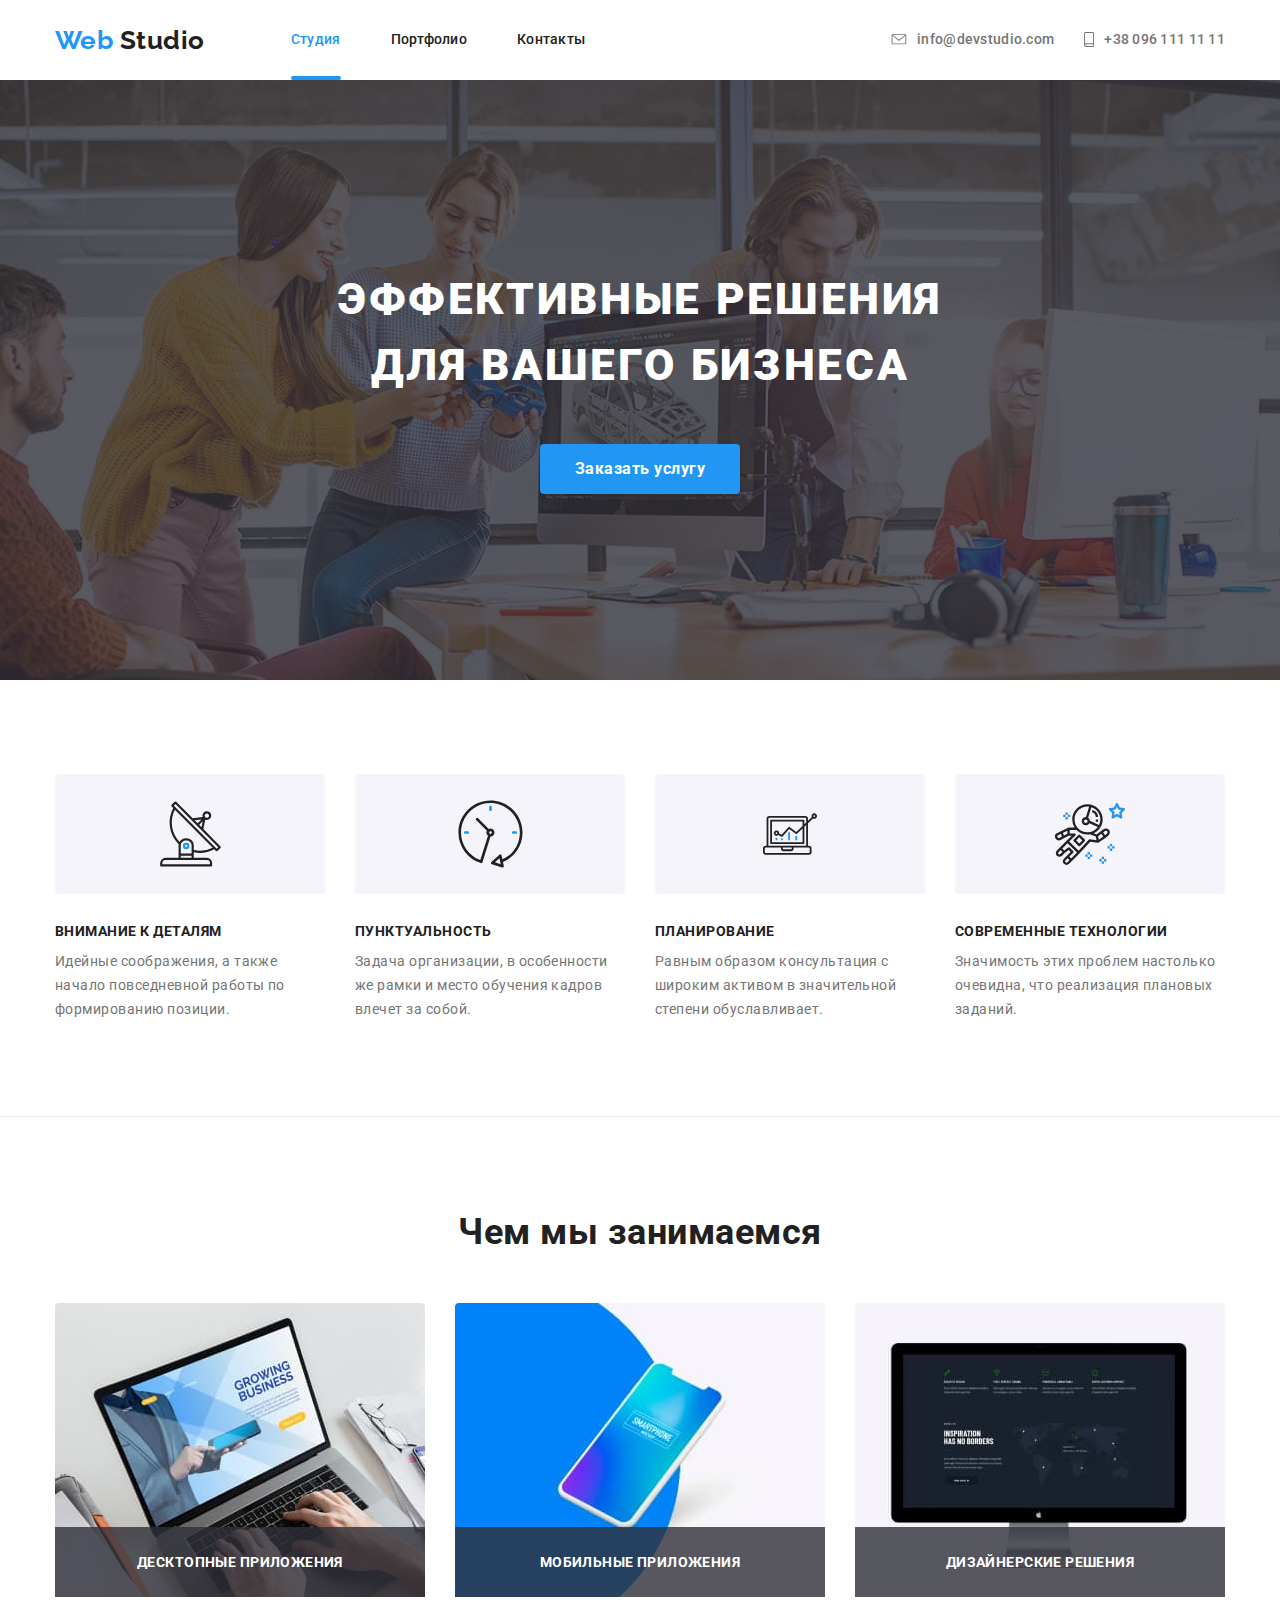
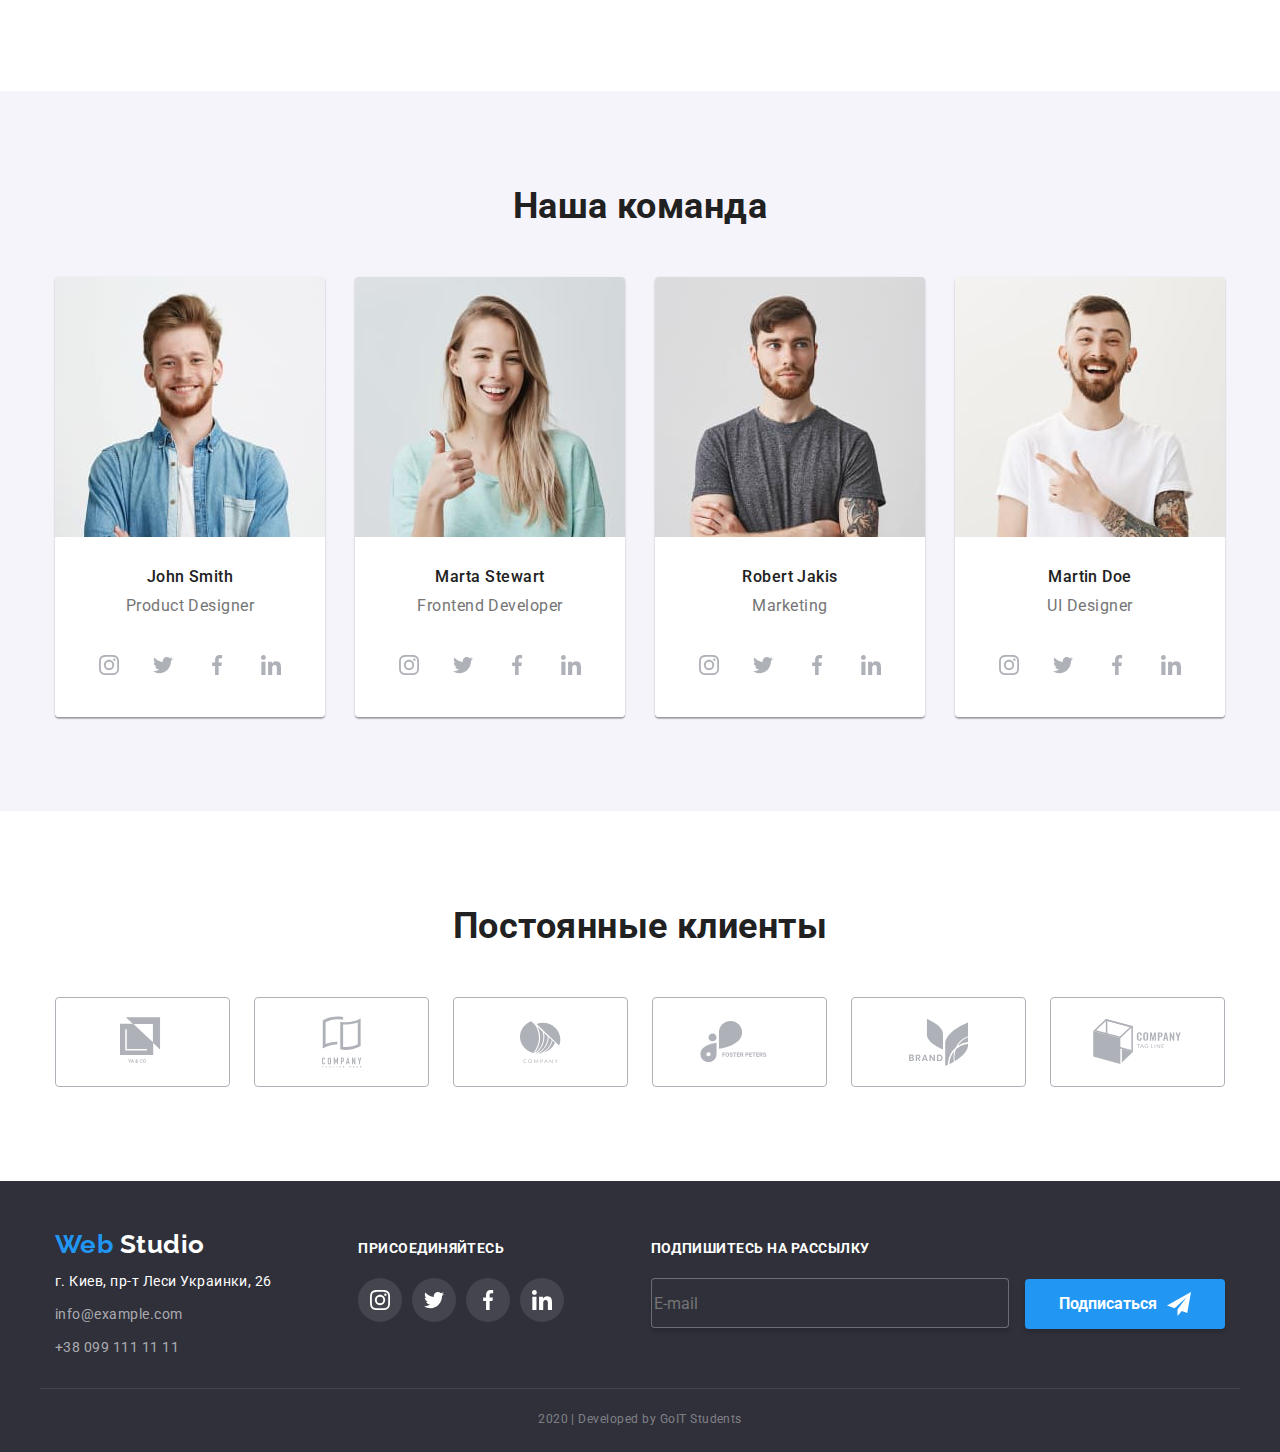
==== index.html @ f723bfe6 "Создал ДЗ-06" ====
<!DOCTYPE html>
<html lang="ru">
  <head>
    <meta charset="UTF-8" />
    <meta name="viewport" content="width=device-width, initial-scale=1.0" />
    <title>Web Studio</title>
    <link
      href="https://fonts.googleapis.com/css?family=Raleway:700|Roboto:400,500,700,900&display=swap&subset=cyrillic"
      rel="stylesheet"
    />
    <link
      rel="stylesheet"
      href="https://cdnjs.cloudflare.com/ajax/libs/modern-normalize/0.6.0/modern-normalize.min.css"
    />
    <link rel="stylesheet" href="./css/style.css" />
  </head>
  <body>
    <!-- Header -->
    <header class="pageHeader">
      <!-- Навигация -->
      <div class="pageHeader__row container">
        <nav class="mainNav">
          <a href="./index.html" class="logo link">
            <span class="logo__accent">Web</span>
            Studio
          </a>
          <ul class="mainNav__list list">
            <li class="mainNav__item">
              <a href="./index.html" class="mainNav__link mainNav__link--current link">Студия</a>
            </li>
            <li class="mainNav__item">
              <a href="./portfolio.html" class="mainNav__link link">Портфолио</a>
            </li>
            <li class="mainNav__item">
              <a href="" class="mainNav__link link">Контакты</a>
            </li>
          </ul>
        </nav>
        <ul class="authNav list">
          <li class="authNav__item">
            <a href="mailto:info@devstudio.com" class="authNav__link link">
              <svg class="authNav__icon" width="16" height="11">
                <use href="./images/sprite.svg#envelope"></use>
              </svg>
              info@devstudio.com</a
            >
          </li>
          <li class="authNav__item">
            <a href="tel:+380961111111" class="authNav__link link">
              <svg class="authNav__icon" width="10" height="15">
                <use href="./images/sprite.svg#smartphone"></use>
              </svg>
              +38 096 111 11 11</a
            >
          </li>
        </ul>
      </div>
    </header>
    <!-- Main -->
    <main>
      <!-- Секция "HERO" -->
      <section class="hero">
        <h1 class="hero__title">
          эффективные решения
          <br />
          для вашего бизнеса
        </h1>
        <a href="" class="button link">Заказать услугу</a>
      </section>
      <!-- Секция "Преимущества" -->
      <section class="section">
        <div class="container">
          <h2 class="section__title visuallyHidden">Преимущества</h2>
          <ul class="featuresList list">
            <li class="featuresList__item">
              <div class="featuresList__container">
                <svg width="65" height="70">
                  <use href="./images/sprite.svg#antenna"></use>
                </svg>
              </div>
              <h3 class="featuresList__title">Внимание к деталям</h3>
              <p class="featuresList__text">
                Идейные соображения, а также начало повседневной работы по формированию позиции.
              </p>
            </li>
            <li class="featuresList__item">
              <div class="featuresList__container">
                <svg width="67" height="70">
                  <use href="./images/sprite.svg#clock"></use>
                </svg>
              </div>
              <h3 class="featuresList__title">Пунктуальность</h3>
              <p class="featuresList__text">
                Задача организации, в особенности же рамки и место обучения кадров влечет за собой.
              </p>
            </li>
            <li class="featuresList__item">
              <div class="featuresList__container">
                <svg width="70" height="54">
                  <use href="./images/sprite.svg#diagram"></use>
                </svg>
              </div>
              <h3 class="featuresList__title">Планирование</h3>
              <p class="featuresList__text">
                Равным образом консультация с широким активом в значительной степени обуславливает.
              </p>
            </li>
            <li class="featuresList__item">
              <div class="featuresList__container">
                <svg width="70" height="70">
                  <use href="./images/sprite.svg#astronaut"></use>
                </svg>
              </div>
              <h3 class="featuresList__title">Современные технологии</h3>
              <p class="featuresList__text">
                Значимость этих проблем настолько очевидна, что реализация плановых заданий.
              </p>
            </li>
          </ul>
        </div>
      </section>
      <!-- Секция "Чем мы занимаемся" -->
      <section class="section section--border">
        <div class="container">
          <h2 class="section__title">Чем мы занимаемся</h2>
          <ul class="worksList list">
            <li class="worksList__item">
              <img
                src="./images/studio-images/what-are-we-doing/desktop-app.jpg"
                alt="Ноутбук с открытым приложением"
                class="worksList__image"
                width="370"
                height="294"
              />
              <h3 class="worksList__title">Десктопные приложения</h3>
            </li>
            <li class="worksList__item">
              <img
                src="./images/studio-images/what-are-we-doing/mobile-app.jpg"
                alt="Мобильный телефон"
                class="worksList__image"
                width="370"
                height="294"
              />
              <h3 class="worksList__title">Мобильные приложения</h3>
            </li>
            <li class="worksList__item">
              <img
                src="./images/studio-images/what-are-we-doing/design-decisions.jpg"
                alt="Монитор компьютера с красивым дизайном"
                class="worksList__image"
                width="370"
                height="294"
              />
              <h3 class="worksList__title">Дизайнерские решения</h3>
            </li>
          </ul>
        </div>
      </section>
      <!-- Секция "Наша команда" -->
      <section class="section section--grey">
        <div class="container">
          <h2 class="section__title">Наша команда</h2>
          <ul class="ourTeam list">
            <li class="ourTeam__item">
              <img
                src="./images/studio-images/our-team/John-Smith.jpg"
                alt="Фото Джона Смита"
                class="ourTeam__image"
                width="270"
                height="260"
              />
              <div class="ourTeam__meta">
                <h3 class="ourTeam__title">John Smith</h3>
                <p class="ourTeam__text">Product Designer</p>
                <ul class="socialNetwork list">
                  <li class="socialNetwork__item">
                    <a href="https://www.instagram.com/?hl=ru" class="socialNetwork__link">
                      <svg width="20" height="20">
                        <use href="./images/sprite.svg#instagram"></use>
                      </svg>
                    </a>
                  </li>
                  <li class="socialNetwork__item">
                    <a href="https://twitter.com/explore" class="socialNetwork__link">
                      <svg width="20" height="20">
                        <use href="./images/sprite.svg#twitter"></use>
                      </svg>
                    </a>
                  </li>
                  <li class="socialNetwork__item">
                    <a href="https://uk-ua.facebook.com/" class="socialNetwork__link">
                      <svg width="20" height="20">
                        <use href="./images/sprite.svg#facebook"></use>
                      </svg>
                    </a>
                  </li>
                  <li class="socialNetwork__item">
                    <a href="https://www.linkedin.com/" class="socialNetwork__link">
                      <svg width="20" height="20">
                        <use href="./images/sprite.svg#linkedin"></use>
                      </svg>
                    </a>
                  </li>
                </ul>
              </div>
            </li>
            <li class="ourTeam__item">
              <img
                src="./images/studio-images/our-team/Marta-Stewart.jpg"
                alt="Фото Марты Стюарт"
                class="ourTeam__image"
                width="270"
                height="260"
              />
              <div class="ourTeam__meta">
                <h3 class="ourTeam__title">Marta Stewart</h3>
                <p class="ourTeam__text">Frontend Developer</p>
                <ul class="socialNetwork list">
                  <li class="socialNetwork__item">
                    <a href="https://www.instagram.com/?hl=ru" class="socialNetwork__link">
                      <svg width="20" height="20">
                        <use href="./images/sprite.svg#instagram"></use>
                      </svg>
                    </a>
                  </li>
                  <li class="socialNetwork__item">
                    <a href="https://twitter.com/explore" class="socialNetwork__link">
                      <svg width="20" height="20">
                        <use href="./images/sprite.svg#twitter"></use>
                      </svg>
                    </a>
                  </li>
                  <li class="socialNetwork__item">
                    <a href="https://uk-ua.facebook.com/" class="socialNetwork__link">
                      <svg width="20" height="20">
                        <use href="./images/sprite.svg#facebook"></use>
                      </svg>
                    </a>
                  </li>
                  <li class="socialNetwork__item">
                    <a href="https://www.linkedin.com/" class="socialNetwork__link">
                      <svg width="20" height="20">
                        <use href="./images/sprite.svg#linkedin"></use>
                      </svg>
                    </a>
                  </li>
                </ul>
              </div>
            </li>
            <li class="ourTeam__item">
              <img
                src="./images/studio-images/our-team/Robert-Jakis.jpg"
                alt="Фото Роберта Якиса"
                class="ourTeam__image"
                width="270"
                height="260"
              />
              <div class="ourTeam__meta">
                <h3 class="ourTeam__title">Robert Jakis</h3>
                <p class="ourTeam__text">Marketing</p>
                <ul class="socialNetwork list">
                  <li class="socialNetwork__item">
                    <a href="https://www.instagram.com/?hl=ru" class="socialNetwork__link">
                      <svg width="20" height="20">
                        <use href="./images/sprite.svg#instagram"></use>
                      </svg>
                    </a>
                  </li>
                  <li class="socialNetwork__item">
                    <a href="https://twitter.com/explore" class="socialNetwork__link">
                      <svg width="20" height="20">
                        <use href="./images/sprite.svg#twitter"></use>
                      </svg>
                    </a>
                  </li>
                  <li class="socialNetwork__item">
                    <a href="https://uk-ua.facebook.com/" class="socialNetwork__link">
                      <svg width="20" height="20">
                        <use href="./images/sprite.svg#facebook"></use>
                      </svg>
                    </a>
                  </li>
                  <li class="socialNetwork__item">
                    <a href="https://www.linkedin.com/" class="socialNetwork__link">
                      <svg width="20" height="20">
                        <use href="./images/sprite.svg#linkedin"></use>
                      </svg>
                    </a>
                  </li>
                </ul>
              </div>
            </li>
            <li class="ourTeam__item">
              <img
                src="./images/studio-images/our-team/Martin-Doe.jpg"
                alt="Фото Мартина Доя"
                class="ourTeam__image"
                width="270"
                height="260"
              />
              <div class="ourTeam__meta">
                <h3 class="ourTeam__title">Martin Doe</h3>
                <p class="ourTeam__text">UI Designer</p>
                <ul class="socialNetwork list">
                  <li class="socialNetwork__item">
                    <a href="https://www.instagram.com/?hl=ru" class="socialNetwork__link">
                      <svg width="20" height="20">
                        <use href="./images/sprite.svg#instagram"></use>
                      </svg>
                    </a>
                  </li>
                  <li class="socialNetwork__item">
                    <a href="https://twitter.com/explore" class="socialNetwork__link">
                      <svg width="20" height="20">
                        <use href="./images/sprite.svg#twitter"></use>
                      </svg>
                    </a>
                  </li>
                  <li class="socialNetwork__item">
                    <a href="https://uk-ua.facebook.com/" class="socialNetwork__link">
                      <svg width="20" height="20">
                        <use href="./images/sprite.svg#facebook"></use>
                      </svg>
                    </a>
                  </li>
                  <li class="socialNetwork__item">
                    <a href="https://www.linkedin.com/" class="socialNetwork__link">
                      <svg width="20" height="20">
                        <use href="./images/sprite.svg#linkedin"></use>
                      </svg>
                    </a>
                  </li>
                </ul>
              </div>
            </li>
          </ul>
        </div>
      </section>
      <!-- Секция "Постоянные клиенты" -->
      <section class="section">
        <div class="container">
          <h2 class="section__title">Постоянные клиенты</h2>
          <ul class="regularCustomersList list">
            <li class="regularCustomersList__item">
              <a href="" class="regularCustomersList__link">
                <svg width="44.27" height="49.23" class="regularCustomersList__icon">
                  <use href="./images/sprite.svg#client1"></use>
                </svg>
              </a>
            </li>
            <li class="regularCustomersList__item">
              <a href="" class="regularCustomersList__link">
                <svg width="40" height="52" class="regularCustomersList__icon">
                  <use href="./images/sprite.svg#client2"></use>
                </svg>
              </a>
            </li>
            <li class="regularCustomersList__item">
              <a href="" class="regularCustomersList__link">
                <svg width="41" height="42.6" class="regularCustomersList__icon">
                  <use href="./images/sprite.svg#client3"></use>
                </svg>
              </a>
            </li>
            <li class="regularCustomersList__item">
              <a href="" class="regularCustomersList__link">
                <svg width="79.66" height="42.02" class="regularCustomersList__icon">
                  <use href="./images/sprite.svg#client4"></use>
                </svg>
              </a>
            </li>
            <li class="regularCustomersList_item">
              <a href="" class="regularCustomersList__link">
                <svg width="59" height="47" class="regularCustomersList__icon">
                  <use href="./images/sprite.svg#client5"></use>
                </svg>
              </a>
            </li>
            <li class="regularCustomersList__item">
              <a href="" class="regularCustomersList__link">
                <svg width="88.48" height="45.44" class="regularCustomersList__icon">
                  <use href="./images/sprite.svg#client6"></use>
                </svg>
              </a>
            </li>
          </ul>
        </div>
      </section>
    </main>
    <!-- Footer -->
    <footer class="pageFooter">
      <div class="pageFooter__container">
        <div>
          <a href="./index.html" class="logo logo--inverce link">
            <span class="logo__accent">Web</span>
            Studio
          </a>
          <address class="address">
            <span class="address__whiteAccent">г. Киев, пр-т Леси Украинки, 26</span>

            <span class="address__greyAccent">info@example.com</span>

            <span class="address__greyAccent">+38 099 111 11 11</span>
          </address>
        </div>
        <div>
          <b class="whiteAccent">Присоединяйтесь</b>
          <ul class="socialNetwork list">
            <li class="socialNetwork__item">
              <a href="https://www.instagram.com/?hl=ru" class="socialNetwork__link socialNetwork__link--changeColor">
                <svg width="20" height="20">
                  <use href="./images/sprite.svg#instagram"></use>
                </svg>
              </a>
            </li>
            <li class="socialNetwork__item">
              <a href="https://twitter.com/explore" class="socialNetwork__link socialNetwork__link--changeColor">
                <svg width="20" height="20">
                  <use href="./images/sprite.svg#twitter"></use>
                </svg>
              </a>
            </li>
            <li class="socialNetwork__item">
              <a href="https://uk-ua.facebook.com/" class="socialNetwork__link socialNetwork__link--changeColor">
                <svg width="20" height="20">
                  <use href="./images/sprite.svg#facebook"></use>
                </svg>
              </a>
            </li>
            <li class="socialNetwork__item">
              <a href="https://www.linkedin.com/" class="socialNetwork__link socialNetwork__link--changeColor">
                <svg width="20" height="20">
                  <use href="./images/sprite.svg#linkedin"></use>
                </svg>
              </a>
            </li>
          </ul>
        </div>
        <div>
          <form class="form">
            <label>
              <span class="form__title whiteAccent">Подпишитесь на рассылку</span>
              <input type="email" name="email" class="form__input" placeholder="E-mail" required />
            </label>
            <button type="submit" class="button">
              Подписаться
              <svg width="24" height="24" class="button__icon">
                <use href="./images/sprite.svg#icon-send"></use>
              </svg>
            </button>
          </form>
        </div>
      </div>
      <p class="copyright">2020 | Developed by GoIT Students</p>
    </footer>
  </body>
</html>
---- css/style.css ----
:root {
  --primary-text-color: #212121;
  --secondary-text-color: #757575;
  --white-text-color: #fff;
  --acсent-color: #2196f3;
  --footer-accent: rgba(255, 255, 255, 0.6);
  --iconAndBorder-color: #afb1b8;
  --primary-background-color: #fff;
  --secondary-background-color: #f5f4fa;
  --footer-background-color: #2f303a;
  --primary-font: 'Roboto', sans-serif;
  --secondary-font: 'Raleway', sans-serif;
  --cubic: cubic-bezier(0.4, 0, 0.2, 1);
}

body {
  font-family: var(--primary-font);
  color: var(--primary-text-color);
  letter-spacing: 0.03em;
  background-color: var(--primary-background-color);
}

img {
  display: block;
  max-width: 100%;
  height: auto;
}

/* Утилиты */
.container {
  width: 1200px;
  padding-left: 15px;
  padding-right: 15px;
  margin-left: auto;
  margin-right: auto;
}

.list {
  list-style: none;
  margin: 0;
  padding: 0;
}

.link {
  text-decoration: none;
}

.section {
  padding-top: 94px;
  padding-bottom: 94px;
}

.button {
  display: inline-flex;
  justify-content: center;
  align-items: center;
  padding: 10px 32px;
  border-radius: 4px;
  min-width: 200px;
  border: transparent;

  color: var(--white-text-color);
  background-color: var(--acсent-color);
  font-weight: 700;
  font-size: 16px;
  line-height: 1.88;

  box-shadow: 0px 4px 4px rgba(0, 0, 0, 0.15);
}

.visuallyHidden {
  position: absolute;
  width: 1px;
  height: 1px;
  margin: -1px;
  border: 0;
  padding: 0;
  clip: rect(0 0 0 0);
  overflow: hidden;
}

/* Оформление секции */
.section--border {
  border-top: 1px solid #ececec;
}

/* Стили логотипа  */
.logo {
  display: block;

  font-family: var(--secondary-font);
  color: inherit;
  font-weight: 700;
  font-size: 26px;
  line-height: 1.19;
}

.logo__accent {
  color: var(--acсent-color);
}

.logo--inverce {
  color: var(--white-text-color);
  margin-bottom: 10px;
}

/* Header */
.pageHeader__row {
  display: flex;
  align-items: center;
}

/* Навигация сайта */
.mainNav {
  display: flex;
  align-items: center;
}

.mainNav__list {
  display: flex;
  margin-left: 86px;
}

.mainNav__item {
  position: relative;
}

.mainNav__item:not(:last-child) {
  margin-right: 50px;
}

.mainNav__link {
  display: block;
  padding-top: 32px;
  padding-bottom: 32px;

  color: inherit;
  font-weight: 500;
  font-size: 14px;
  line-height: 1.14;
  letter-spacing: 0.02em;
  transition: color 250ms var(--cubic);
}

.mainNav__link:hover,
.mainNav__link:focus {
  color: var(--acсent-color);
}

.mainNav__link--current {
  color: var(--acсent-color);
}

.mainNav__link--current::after {
  position: absolute;
  left: 0;
  bottom: 0;
  content: '';
  display: block;
  width: 100%;
  height: 4px;
  border-radius: 2px;
  background-color: var(--acсent-color);
}
/* Auth nav */
.authNav {
  display: flex;
  margin-left: auto;
}

.authNav__item {
  display: inline-flex;
  align-items: center;
}

.authNav__link {
  display: inline-flex;
  align-items: center;
  padding-top: 32px;
  padding-bottom: 32px;

  color: var(--secondary-text-color);
  font-weight: 500;
  font-size: 14px;
  line-height: 1.14;
  letter-spacing: 0.02em;
  transition: color 250ms var(--cubic);
}

.authNav__link:hover,
.authNav__link:focus {
  color: var(--acсent-color);
}

.authNav__item:not(:last-child) {
  margin-right: 30px;
}

.authNav__icon {
  margin-right: 10px;
  fill: currentColor;
}

/* Секция Hero */
.hero {
  display: flex;
  flex-direction: column;
  justify-content: center;
  align-items: center;
  max-width: 1600px;
  height: 600px;
  margin-left: auto;
  margin-right: auto;

  background-color: var(--secondary-text-color);
  background-image: linear-gradient(rgba(47, 48, 58, 0.8), rgba(47, 48, 58, 0.8)),
    url('../images/studio-images/studio-bg/header-img.jpg');
  background-repeat: no-repeat;
  background-size: cover;
  background-position: center;
}

.button:hover,
.button:focus {
  transform: scale(1.1);
}

.hero__title {
  margin-top: 0;
  margin-bottom: 46px;

  color: var(--white-text-color);
  font-weight: 900;
  font-size: 44px;
  line-height: 1.5;
  text-align: center;
  letter-spacing: 0.06em;
  text-transform: uppercase;
}

/* Заголовки секций */
.section__title {
  margin-top: 0;
  margin-bottom: 50px;

  font-weight: 700;
  font-size: 36px;
  line-height: 1.17;
  text-align: center;
}

/* Секция "Преимущества" */
.featuresList {
  display: flex;
}

.featuresList__item {
  width: calc((100% - 90px) / 4);
}

.featuresList__container {
  display: flex;
  justify-content: center;
  align-items: center;
  margin-bottom: 30px;
  width: 270px;
  height: 120px;
  border-radius: 4px;

  background-color: var(--secondary-background-color);
}

.featuresList__item:not(:nth-child(4n)) {
  margin-right: 30px;
}

.featuresList__title {
  margin-top: 0px;
  margin-bottom: 10px;

  font-weight: 700;
  font-size: 14px;
  line-height: 1.14;
  text-transform: uppercase;
}

.featuresList__text {
  margin: 0;

  font-size: 14px;
  line-height: 1.71;
  color: var(--secondary-text-color);
}

/* Секция "Чем мы занимаемся" */
.worksList {
  display: flex;
}

.worksList__item {
  width: calc((100% - 60px) / 3);
  position: relative;
}

.worksList__item:not(:nth-child(3n)) {
  margin-right: 30px;
}

.worksList__image {
  border-top-left-radius: 4px;
  border-top-right-radius: 4px;
  overflow: hidden;
}

.worksList__title {
  position: absolute;
  left: 0;
  bottom: 0;
  width: 100%;
  margin-top: 0;
  margin-bottom: 0;
  padding-top: 27px;
  padding-bottom: 27px;

  font-weight: bold;
  font-size: 14px;
  line-height: 16px;
  text-align: center;
  letter-spacing: 0.03em;
  text-transform: uppercase;
  color: var(--white-text-color);
  background-color: rgba(47, 48, 58, 0.8);
}

/* Секция "Наша команда"  */
.ourTeam {
  display: flex;
}

.section--grey {
  background-color: var(--secondary-background-color);
}

.ourTeam__item {
  width: calc((100% - 90px) / 4);
  box-shadow: 0px 2px 1px rgba(0, 0, 0, 0.2), 0px 1px 1px rgba(0, 0, 0, 0.14), 0px 1px 3px rgba(0, 0, 0, 0.12);

  border-radius: 4px;
  overflow: hidden;
}

.ourTeam__item:not(:nth-child(4n)) {
  margin-right: 30px;
}

.ourTeam__meta {
  padding-top: 30px;
  padding-right: 32px;
  padding-bottom: 30px;
  padding-left: 32px;

  background-color: var(--white-text-color);
}

.ourTeam__title {
  margin-top: 0px;
  margin-bottom: 10px;

  font-weight: 500;
  font-size: 16px;
  line-height: 1.19;
  text-align: center;
}

.ourTeam__text {
  margin-top: 0;
  margin-bottom: 28px;

  font-size: 16px;
  line-height: 1.19;
  text-align: center;
  color: var(--secondary-text-color);
}

.socialNetwork {
  display: inline-flex;
  justify-content: center;
  align-items: center;
}

.socialNetwork__item:not(:last-child) {
  margin-right: 10px;
}

.socialNetwork__link {
  display: inline-flex;
  justify-content: center;
  align-items: center;
  width: 44px;
  height: 44px;
  border-radius: 50%;
  fill: var(--iconAndBorder-color);
  transition: background-color 250ms var(--cubic), fill 250ms var(--cubic);
}

.socialNetwork__link:hover,
.socialNetwork__link:focus {
  background-color: var(--acсent-color);
  fill: var(--white-text-color);
}

.socialNetwork__link--changeColor {
  fill: var(--white-text-color);
  background: rgba(255, 255, 255, 0.1);
}

/* Секция Наши клиенты */
.regularCustomersList {
  display: flex;
  justify-content: space-between;
}

.regularCustomersList__link {
  display: flex;
  justify-content: center;
  align-items: center;
  width: 175px;
  height: 90px;

  fill: var(--iconAndBorder-color);
  border: 1px solid var(--iconAndBorder-color);
  border-radius: 4px;
  transition: border 250ms var(--cubic), fill 250ms var(--cubic);
}

.regularCustomersList__link:hover,
.regularCustomersList__link:focus {
  border-color: var(--acсent-color);
  fill: var(--acсent-color);
}

/* Footer */
.pageFooter {
  background-color: var(--footer-background-color);
}

.pageFooter__container {
  display: flex;
  justify-content: space-between;
  align-items: baseline;
  width: 1200px;
  padding-left: 15px;
  padding-right: 15px;
  padding-top: 48px;
  padding-bottom: 28px;
  margin-left: auto;
  margin-right: auto;
  border-bottom: 1px solid rgba(255, 255, 255, 0.1);
}

.address {
  font-size: 14px;
  line-height: 1.71;
  font-style: normal;
  color: var(--white-text-color);
}

.address__whiteAccent {
  display: block;
  margin-bottom: 9px;
}

.address__greyAccent {
  display: block;
  color: var(--footer-accent);
}

.address__greyAccent:not(:last-child) {
  margin-bottom: 9px;
}

.whiteAccent {
  display: block;
  margin-bottom: 21px;

  font-weight: 700;
  font-size: 14px;
  line-height: 1.14;
  text-transform: uppercase;
  color: var(--white-text-color);
}

.form__input {
  margin-right: 12px;
  width: 358px;
  height: 50px;

  background-color: var(--footer-background-color);
  border: 1px solid rgba(255, 255, 255, 0.3);
  box-shadow: 0px 4px 4px rgba(0, 0, 0, 0.15);
  border-radius: 4px;
}

.button__icon {
  margin-left: 10px;
}

.copyright {
  margin-top: 0;
  margin-bottom: 0;
  padding-top: 18px;
  padding-bottom: 21px;

  font-size: 12px;
  line-height: 2;
  text-align: center;
  color: rgba(255, 255, 255, 0.4);
}

/* Оформление страницы Portfolio */

/* Оформление фильтра */
.pageHeader--portfolioBorder {
  border-bottom: 1px solid #ececec;
}

.filter {
  display: flex;
  justify-content: center;
  margin-bottom: 50px;
}

.filter__item:not(:last-child) {
  margin-right: 8px;
}

.filter__button {
  padding-top: 6px;
  padding-right: 22px;
  padding-bottom: 6px;
  padding-left: 22px;
  border-radius: 4px;
  border: transparent;

  background-color: var(--secondary-background-color);
  font-weight: 500;
  font-size: 16px;
  line-height: 1.63;
  text-align: center;
  letter-spacing: 0.03em;
  color: inherit;
  box-shadow: none;
  transition: background-color 250ms var(--cubic), color 250ms var(--cubic), box-shadow 250ms var(--cubic);
}

.filter__button:hover,
.filter__button:focus {
  color: var(--white-text-color);
  background-color: var(--acсent-color);
  cursor: pointer;
  box-shadow: 0px 2px 2px rgba(0, 0, 0, 0.12), 0px 1px 2px rgba(0, 0, 0, 0.08), 0px 3px 1px rgba(0, 0, 0, 0.1);
}

/* Галерея карт */
.cardSet {
  display: flex;
  flex-wrap: wrap;
}
.cardSet__item {
  width: calc((100% - 60px) / 3);
  border-radius: 5px;
  overflow: hidden;
  transition: box-shadow 250ms var(--cubic);
}

.cardSet__item:not(:nth-child(3n)) {
  margin-right: 30px;
}

.cardSet__item:not(:nth-last-child(-n + 3)) {
  margin-bottom: 30px;
}

.cardSet__item:hover,
.cardSet__item:focus {
  box-shadow: 1px 4px 6px rgba(0, 0, 0, 0.16), 0px 4px 4px rgba(0, 0, 0, 0.06), 0px 1px 1px rgba(0, 0, 0, 0.12);
}

.card__link {
  display: block;
}

.card__thumb {
  position: relative;
  overflow: hidden;
}

.card__overlay {
  position: absolute;
  top: 0;
  left: 0;
  width: 100%;
  height: 100%;
  padding-top: 63px;
  padding-right: 24px;
  padding-bottom: 63px;
  padding-left: 24px;

  background-color: rgba(33, 150, 243, 0.9);
  transform: translateY(100%);
  opacity: 0;
  transition: transform 250ms var(--cubic), opacity 250ms var(--cubic);
}

.card__link:hover .card__overlay,
.card__link:focus .card__overlay {
  transform: translateY(0);
  opacity: 1;
}

.card__overlayText {
  margin: 0;
  font-size: 18px;
  line-height: 1.6;
  color: var(--white-text-color);
}

.card__meta {
  padding-top: 20px;
  padding-right: 24px;
  padding-bottom: 20px;
  padding-left: 24px;

  border-right: 1px solid #eeeeee;
  border-bottom: 1px solid #eeeeee;
  border-left: 1px solid #eeeeee;
  border-bottom-right-radius: 5px;
  border-bottom-left-radius: 5px;
}

.card__title {
  margin-top: 0;
  margin-bottom: 4px;

  font-weight: 700;
  font-size: 18px;
  line-height: 2;
  letter-spacing: 0.06em;
  color: var(--primary-text-color);
}

.card__text {
  margin-top: 0;
  margin-bottom: 0;

  font-size: 16px;
  line-height: 1.88;
  color: var(--secondary-text-color);
}
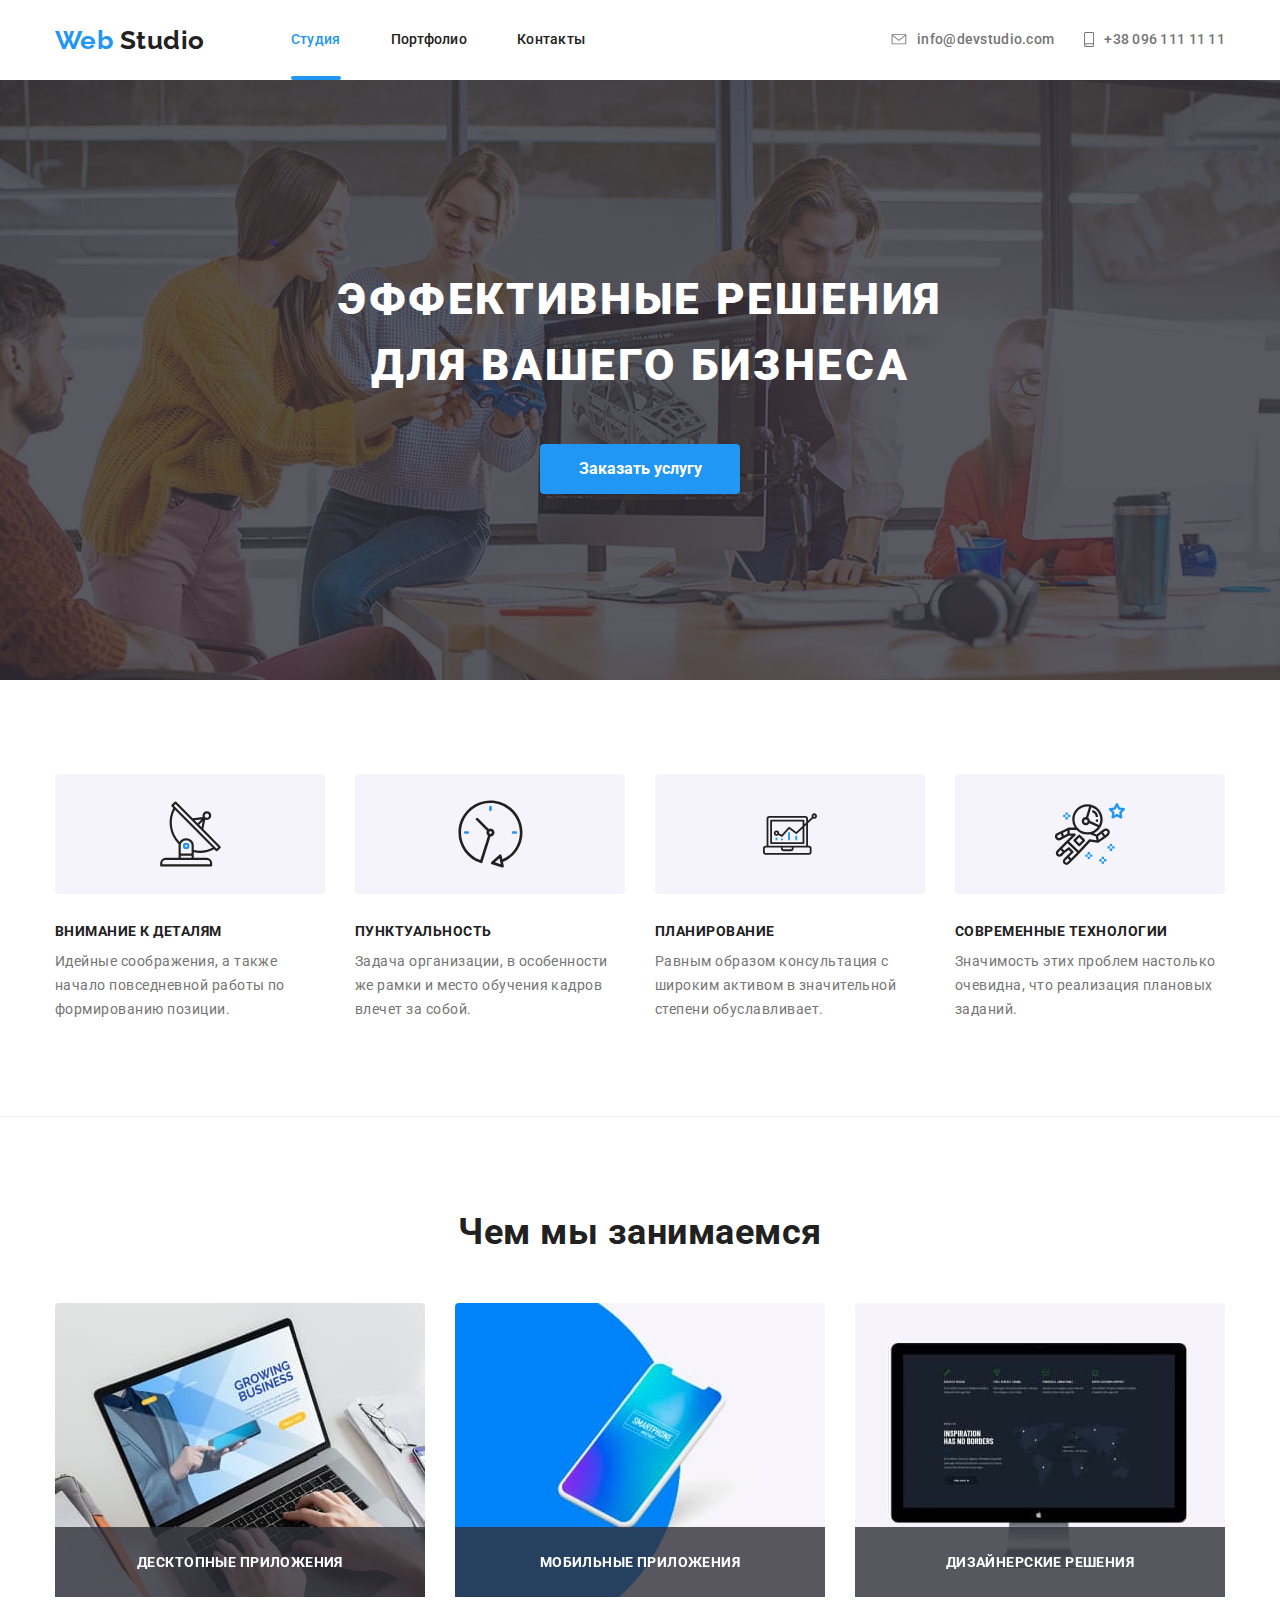
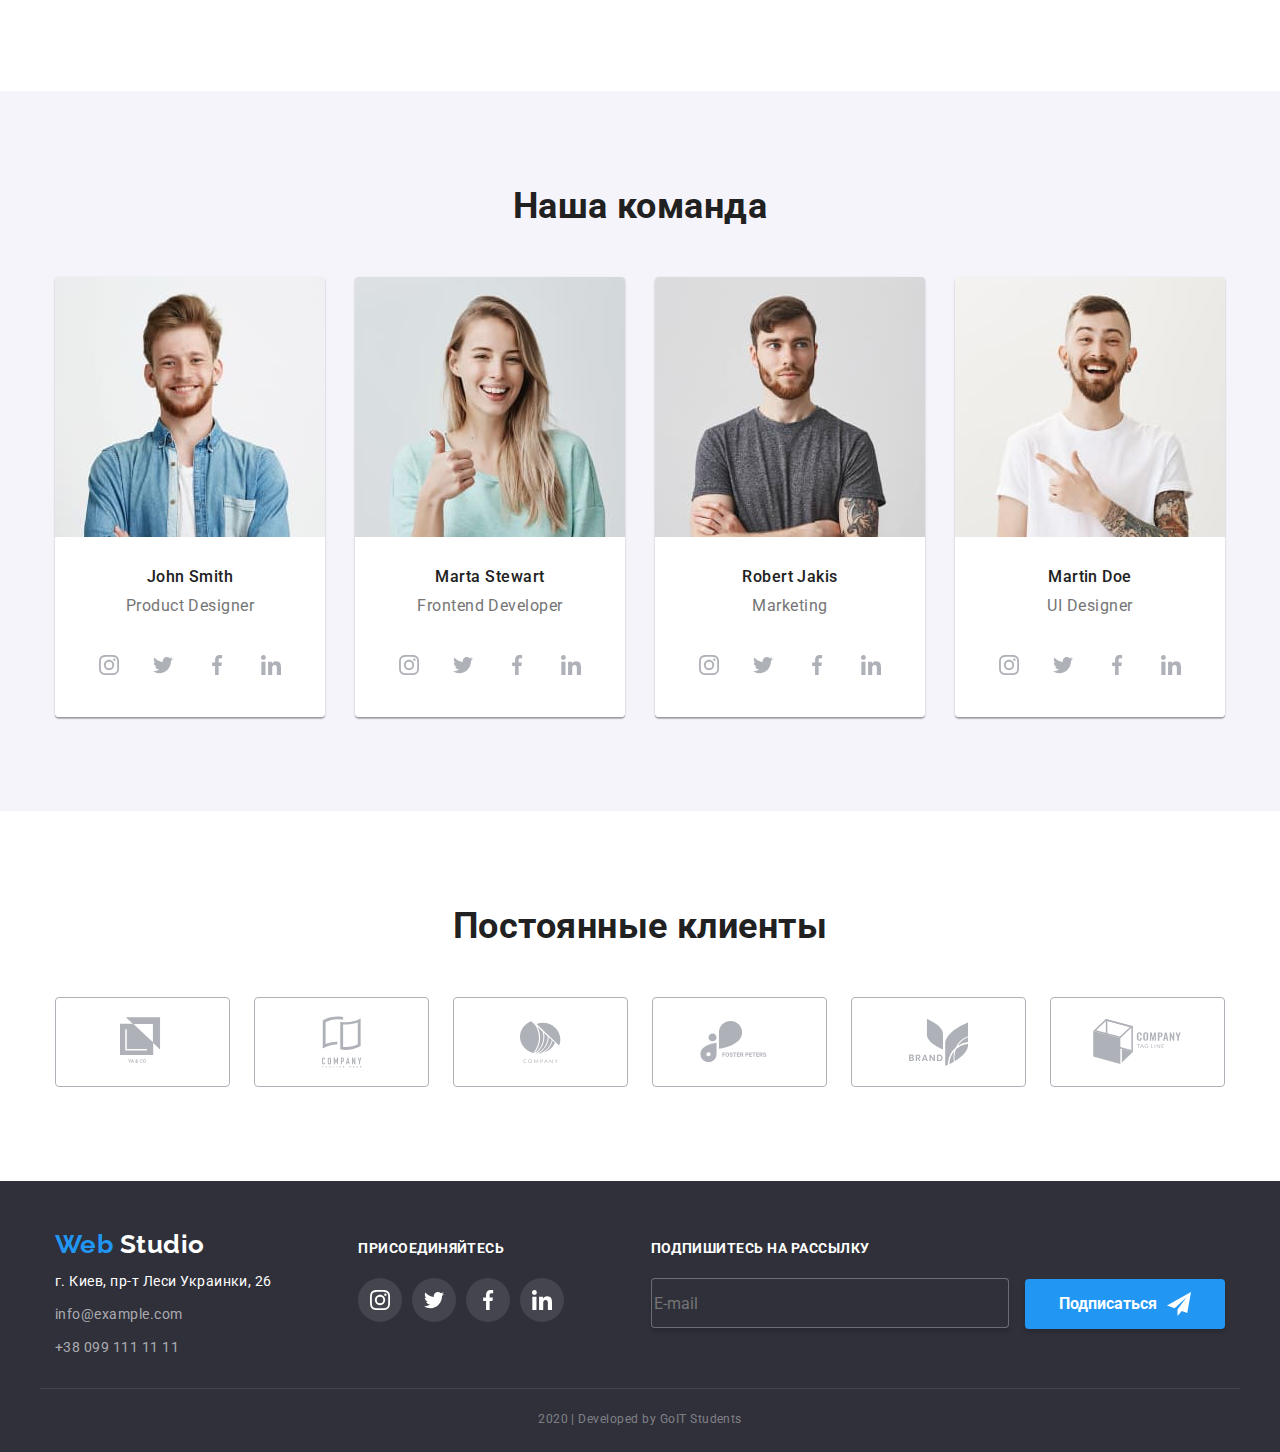
==== commit 7f4cf508: "Сверстал модальное окно" ====
--- a/index.html
+++ b/index.html
@@ -65,7 +65,13 @@
           <br />
           для вашего бизнеса
         </h1>
-        <a href="" class="button link">Заказать услугу</a>
+        <button type="button" class="button" data-modal-open>Заказать услугу</button>
+        <div class="backDrop backDrop--hidden" data-modal>
+          <div class="modal">
+            <form action=""></form>
+            <button type="button" data-modal-close>Закрыть</button>
+          </div>
+        </div>
       </section>
       <!-- Секция "Преимущества" -->
       <section class="section">
@@ -454,5 +460,6 @@
       </div>
       <p class="copyright">2020 | Developed by GoIT Students</p>
     </footer>
+    <script src="./js/modal.js"></script>
   </body>
 </html>
--- a/css/style.css
+++ b/css/style.css
@@ -238,6 +238,37 @@
   text-transform: uppercase;
 }
 
+/* Оформление модального окна */
+.backDrop {
+  position: fixed;
+  top: 0;
+  left: 0;
+
+  width: 100%;
+  height: 100%;
+
+  background-color: rgba(0, 0, 0, 0.2);
+}
+
+.backDrop--hidden {
+  opacity: 0;
+  pointer-events: none;
+}
+
+.modal {
+  position: absolute;
+  top: 50%;
+  left: 50%;
+  transform: translate(-50%, -50%);
+
+  min-width: 528px;
+  min-height: 581px;
+
+  background-color: var(--primary-background-color);
+  box-shadow: 0px 2px 1px rgba(0, 0, 0, 0.2), 0px 1px 1px rgba(0, 0, 0, 0.14), 0px 1px 3px rgba(0, 0, 0, 0.12);
+  border-radius: 4px;
+}
+
 /* Заголовки секций */
 .section__title {
   margin-top: 0;
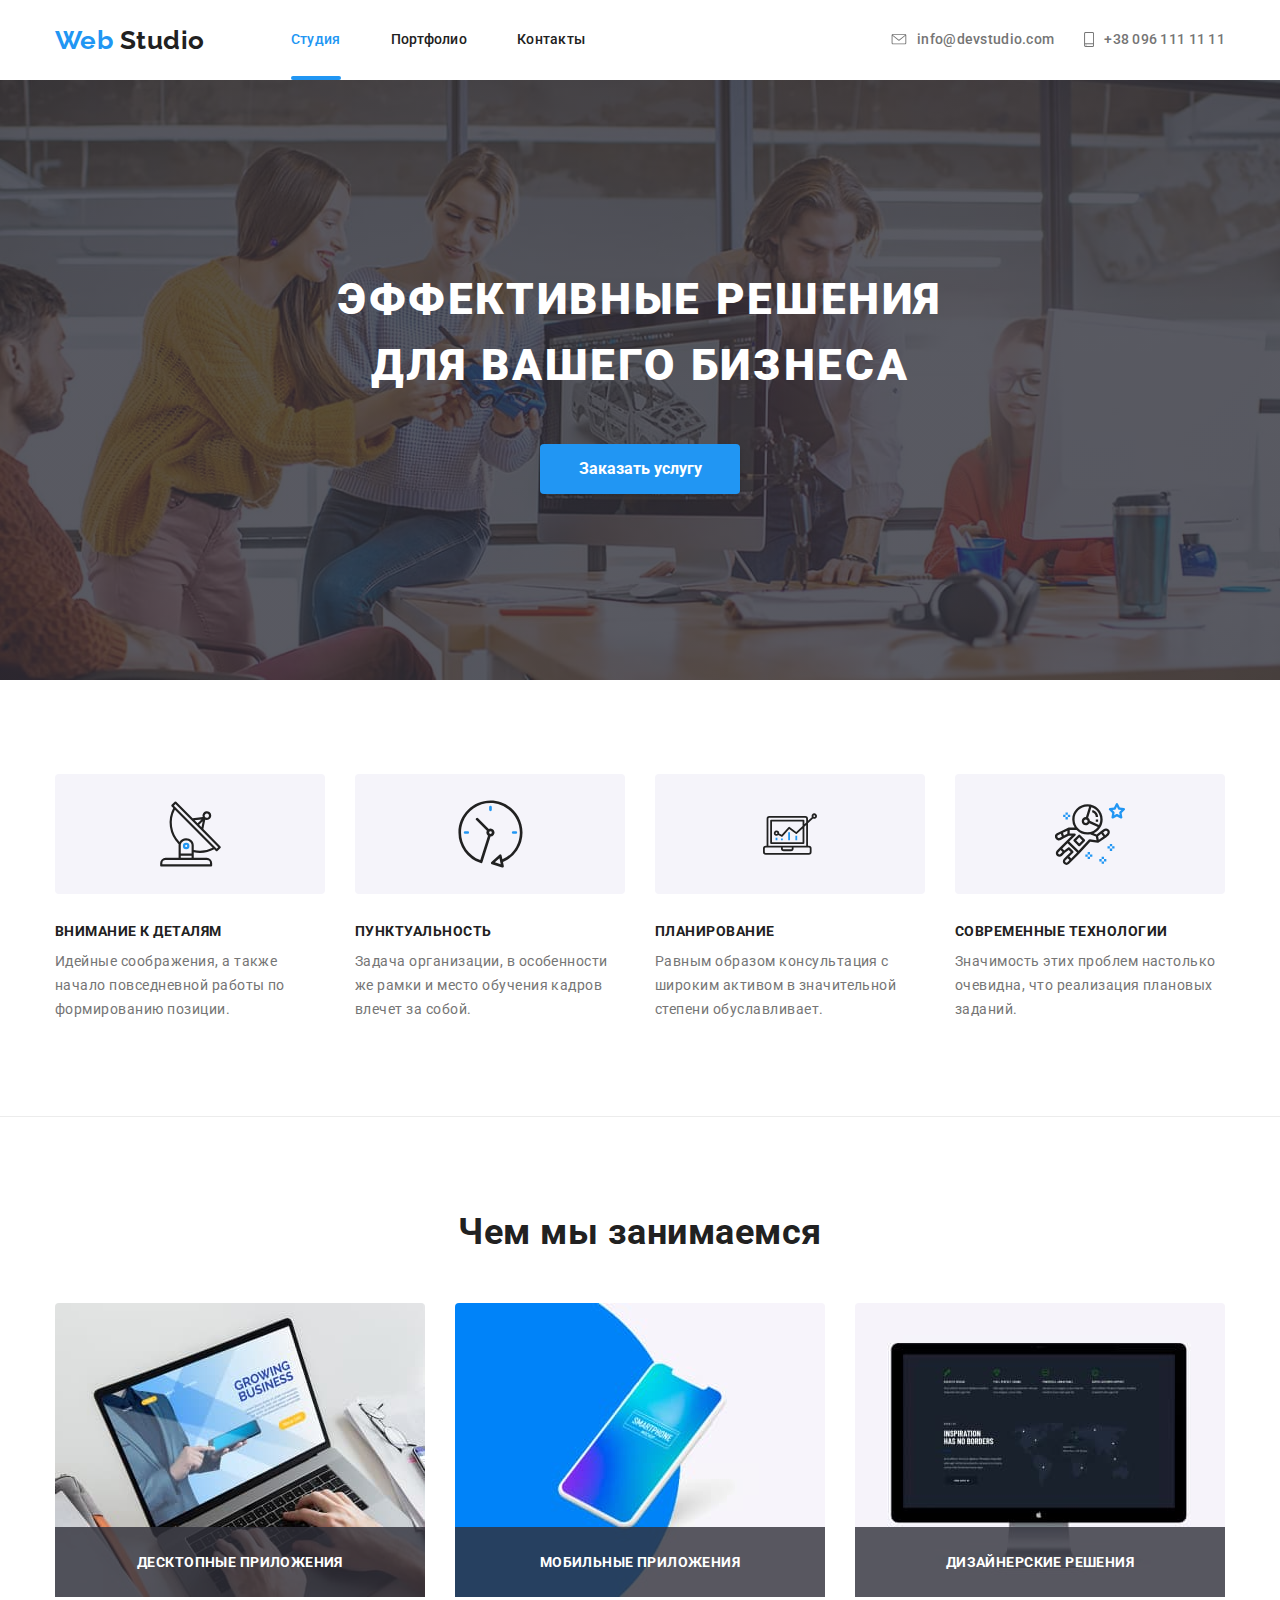
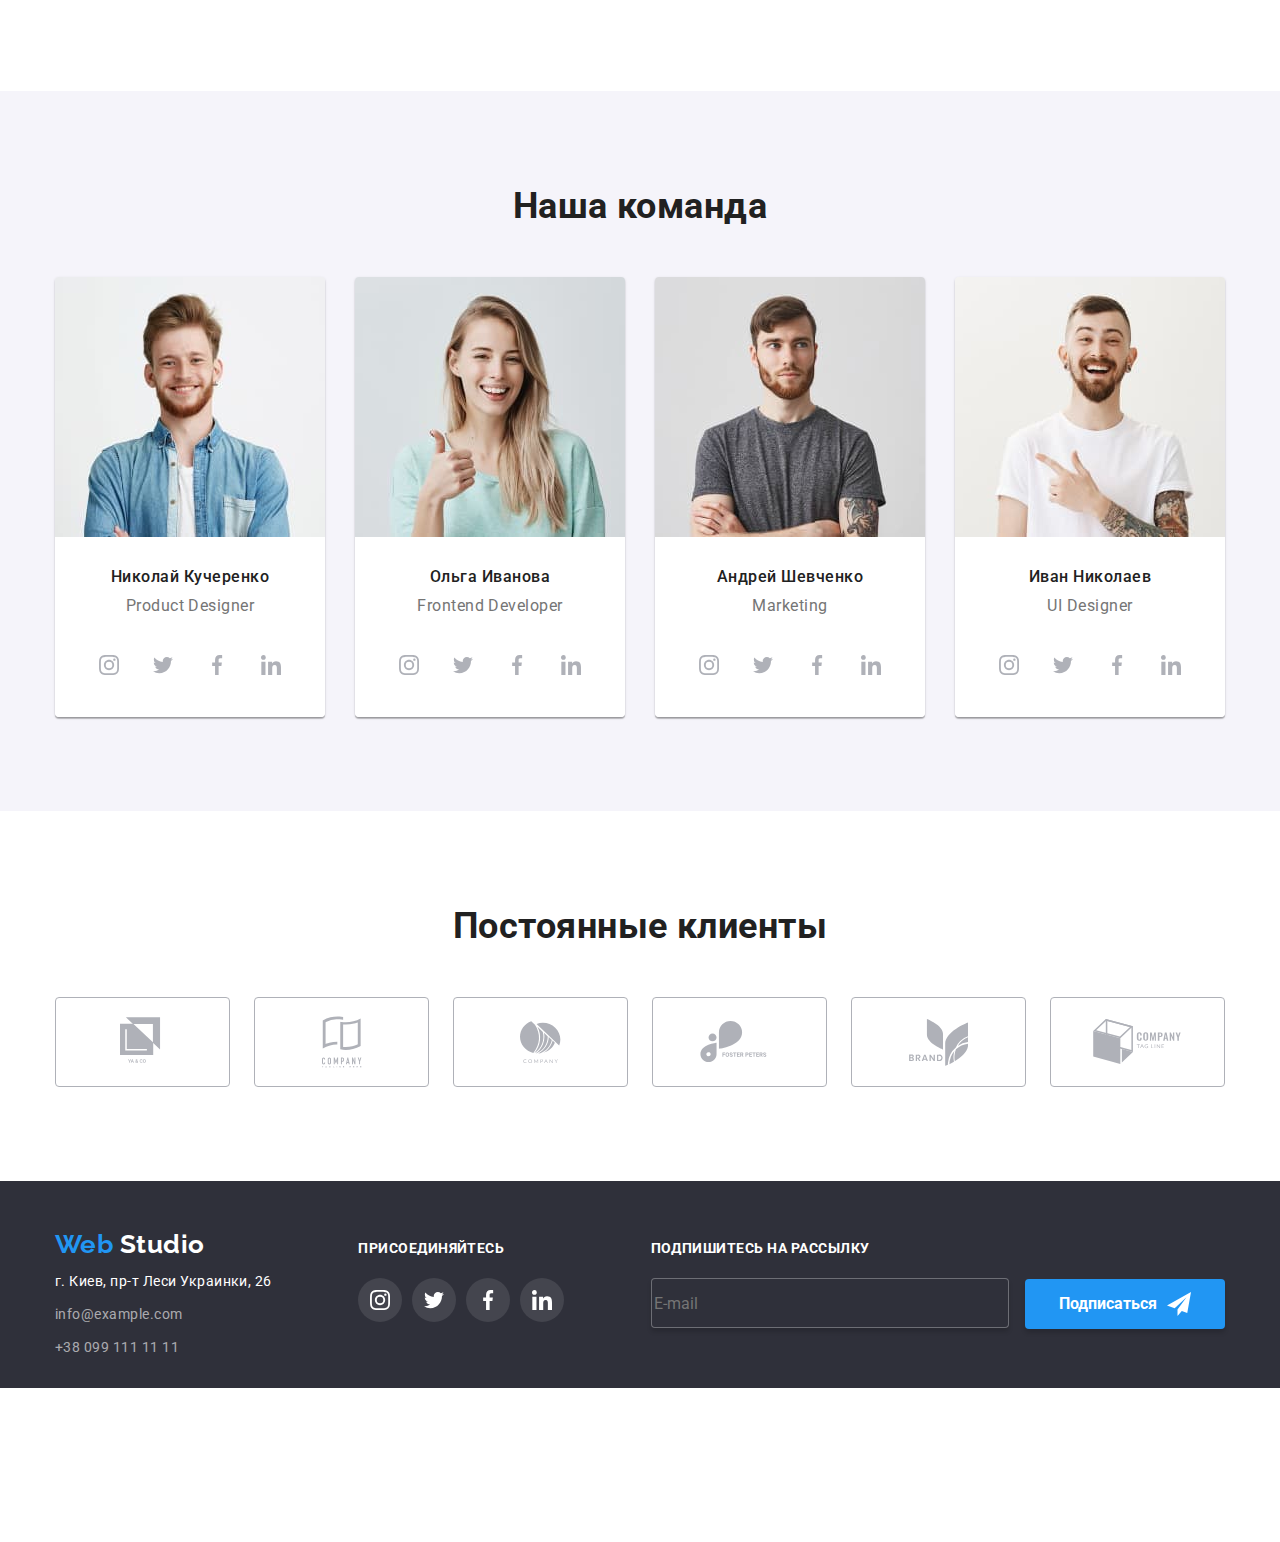
==== commit bb6bf90c: "Закончил ДЗ-06" ====
--- a/index.html
+++ b/index.html
@@ -66,12 +66,6 @@
           для вашего бизнеса
         </h1>
         <button type="button" class="button" data-modal-open>Заказать услугу</button>
-        <div class="backDrop backDrop--hidden" data-modal>
-          <div class="modal">
-            <form action=""></form>
-            <button type="button" data-modal-close>Закрыть</button>
-          </div>
-        </div>
       </section>
       <!-- Секция "Преимущества" -->
       <section class="section">
@@ -171,13 +165,13 @@
             <li class="ourTeam__item">
               <img
                 src="./images/studio-images/our-team/John-Smith.jpg"
-                alt="Фото Джона Смита"
+                alt="Фото Николай Кучеренко"
                 class="ourTeam__image"
                 width="270"
                 height="260"
               />
               <div class="ourTeam__meta">
-                <h3 class="ourTeam__title">John Smith</h3>
+                <h3 class="ourTeam__title">Николай Кучеренко</h3>
                 <p class="ourTeam__text">Product Designer</p>
                 <ul class="socialNetwork list">
                   <li class="socialNetwork__item">
@@ -214,13 +208,13 @@
             <li class="ourTeam__item">
               <img
                 src="./images/studio-images/our-team/Marta-Stewart.jpg"
-                alt="Фото Марты Стюарт"
+                alt="Фото Ольга Иванова"
                 class="ourTeam__image"
                 width="270"
                 height="260"
               />
               <div class="ourTeam__meta">
-                <h3 class="ourTeam__title">Marta Stewart</h3>
+                <h3 class="ourTeam__title">Ольга Иванова</h3>
                 <p class="ourTeam__text">Frontend Developer</p>
                 <ul class="socialNetwork list">
                   <li class="socialNetwork__item">
@@ -257,13 +251,13 @@
             <li class="ourTeam__item">
               <img
                 src="./images/studio-images/our-team/Robert-Jakis.jpg"
-                alt="Фото Роберта Якиса"
+                alt="Фото Андрей Шевченко"
                 class="ourTeam__image"
                 width="270"
                 height="260"
               />
               <div class="ourTeam__meta">
-                <h3 class="ourTeam__title">Robert Jakis</h3>
+                <h3 class="ourTeam__title">Андрей Шевченко</h3>
                 <p class="ourTeam__text">Marketing</p>
                 <ul class="socialNetwork list">
                   <li class="socialNetwork__item">
@@ -300,13 +294,13 @@
             <li class="ourTeam__item">
               <img
                 src="./images/studio-images/our-team/Martin-Doe.jpg"
-                alt="Фото Мартина Доя"
+                alt="Фото Иван Николаев"
                 class="ourTeam__image"
                 width="270"
                 height="260"
               />
               <div class="ourTeam__meta">
-                <h3 class="ourTeam__title">Martin Doe</h3>
+                <h3 class="ourTeam__title">Иван Николаев</h3>
                 <p class="ourTeam__text">UI Designer</p>
                 <ul class="socialNetwork list">
                   <li class="socialNetwork__item">
@@ -458,8 +452,50 @@
           </form>
         </div>
       </div>
-      <p class="copyright">2020 | Developed by GoIT Students</p>
     </footer>
+    <div class="backDrop backDrop--hidden" data-modal>
+      <form class="request">
+        <b class="request__title">Оставьте свои данные, мы вам перезвоним</b>
+        <label class="request__field">
+          <input type="text" placeholder=" " class="request__input" name="name" />
+          <span class="request__label">Имя</span>
+          <svg width="18" height="18" class="request__icon">
+            <use href="./images/sprite.svg#name"></use>
+          </svg>
+        </label>
+        <label class="request__field">
+          <input type="number" placeholder=" " class="request__input" name="phone" />
+          <span class="request__label">Телефон</span>
+          <svg width="18" height="18" class="request__icon">
+            <use href="./images/sprite.svg#telephone"></use>
+          </svg>
+        </label>
+        <label class="request__field">
+          <input type="email" placeholder=" " class="request__input" name="email" />
+          <span class="request__label">Почта</span>
+          <svg width="18" height="18" class="request__icon">
+            <use href="./images/sprite.svg#email"></use>
+          </svg>
+        </label>
+        <label class="request__textareaField">
+          <textarea name="comment" class="request__textarea" placeholder=" "></textarea>
+          <span class="request__textareaLabel">Комментарий</span>
+        </label>
+        <label class="request__checkbox">
+          <input class="request__checkboxInput visuallyHidden" type="checkbox" name="agreement" value="true" />
+          <span class="request__checkboxIcon"></span>
+          <span class="request__checkboxLabel">Соглашаюсь с рассылкой и принимаю </span>
+          <a href="" class="request__checkboxLink">Условия договора</a>
+        </label>
+        <button type="submit" class="button">Отправить</button>
+        <button type="button" class="buttonClose" data-modal-close>
+          <svg width="18" height="18">
+            <use href="./images/sprite.svg#close-icon"></use>
+          </svg>
+        </button>
+      </form>
+    </div>
+    <iframe src="" frameborder="0"></iframe>
     <script src="./js/modal.js"></script>
   </body>
 </html>
--- a/css/style.css
+++ b/css/style.css
@@ -66,6 +66,8 @@
   line-height: 1.88;
 
   box-shadow: 0px 4px 4px rgba(0, 0, 0, 0.15);
+
+  transition: color 250ms var(--cubic), background-color 250ms var(--cubic), fill 250ms var(--cubic);
 }
 
 .visuallyHidden {
@@ -162,6 +164,7 @@
   border-radius: 2px;
   background-color: var(--acсent-color);
 }
+
 /* Auth nav */
 .authNav {
   display: flex;
@@ -222,7 +225,9 @@
 
 .button:hover,
 .button:focus {
-  transform: scale(1.1);
+  color: var(--acсent-color);
+  background-color: var(--primary-background-color);
+  fill: var(--acсent-color);
 }
 
 .hero__title {
@@ -236,37 +241,6 @@
   text-align: center;
   letter-spacing: 0.06em;
   text-transform: uppercase;
-}
-
-/* Оформление модального окна */
-.backDrop {
-  position: fixed;
-  top: 0;
-  left: 0;
-
-  width: 100%;
-  height: 100%;
-
-  background-color: rgba(0, 0, 0, 0.2);
-}
-
-.backDrop--hidden {
-  opacity: 0;
-  pointer-events: none;
-}
-
-.modal {
-  position: absolute;
-  top: 50%;
-  left: 50%;
-  transform: translate(-50%, -50%);
-
-  min-width: 528px;
-  min-height: 581px;
-
-  background-color: var(--primary-background-color);
-  box-shadow: 0px 2px 1px rgba(0, 0, 0, 0.2), 0px 1px 1px rgba(0, 0, 0, 0.14), 0px 1px 3px rgba(0, 0, 0, 0.12);
-  border-radius: 4px;
 }
 
 /* Заголовки секций */
@@ -486,7 +460,6 @@
   padding-bottom: 28px;
   margin-left: auto;
   margin-right: auto;
-  border-bottom: 1px solid rgba(255, 255, 255, 0.1);
 }
 
 .address {
@@ -534,18 +507,235 @@
 
 .button__icon {
   margin-left: 10px;
-}
-
-.copyright {
-  margin-top: 0;
-  margin-bottom: 0;
-  padding-top: 18px;
-  padding-bottom: 21px;
-
+  fill: var(--white-text-color);
+  transition: fill 250ms var(--cubic);
+}
+
+.button:hover .button__icon {
+  fill: var(--acсent-color);
+}
+/* Оформление модального окна */
+.backDrop {
+  position: fixed;
+  top: 0;
+  left: 0;
+
+  width: 100%;
+  height: 100%;
+
+  background-color: rgba(0, 0, 0, 0.2);
+  opacity: 1;
+  transition: opacity 250ms var(--cubic);
+}
+
+.backDrop--hidden {
+  opacity: 0;
+  pointer-events: none;
+}
+
+.backDrop.backDrop--hidden .request {
+  transform: translate(-50%, -50%) scale(1.1);
+}
+
+/* Оформление формы */
+
+.request {
+  position: absolute;
+  top: 50%;
+  left: 50%;
+  transform: translate(-50%, -50%) scale(1);
+  transition: transform 250ms var(--cubic);
+
+  display: flex;
+  flex-direction: column;
+  align-items: center;
+
+  min-width: 528px;
+  min-height: 581px;
+
+  padding-top: 40px;
+  padding-right: 40px;
+  padding-bottom: 40px;
+  padding-left: 40px;
+
+  background-color: var(--primary-background-color);
+  box-shadow: 0px 2px 1px rgba(0, 0, 0, 0.2), 0px 1px 1px rgba(0, 0, 0, 0.14), 0px 1px 3px rgba(0, 0, 0, 0.12);
+  border-radius: 4px;
+}
+
+.request__title {
+  margin-bottom: 30px;
+
+  font-size: 20px;
+  line-height: 1.15;
+}
+
+.request__field {
+  position: relative;
+  display: flex;
+  flex-direction: column;
+  width: 100%;
+  margin-bottom: 28px;
+}
+
+.request__input {
+  margin: 0;
+  padding-top: 12px;
+  padding-right: 45px;
+  padding-bottom: 12px;
+  padding-left: 45px;
+
+  border: 1px solid rgba(33, 33, 33, 0.2);
+  border-radius: 4px;
+}
+
+.request__label {
+  position: absolute;
+  top: 50%;
+  left: 45px;
+  transform: translateY(-50%);
+  transition: transform 250ms var(--cubic), color 250ms var(--cubic), font-size 250ms var(--cubic),
+    line-height 250ms var(--cubic);
+
+  font-size: 14px;
+  line-height: 1.14;
+  letter-spacing: 0.01em;
+  color: var(--secondary-text-color);
+}
+
+.request__field:focus-within > .request__label,
+.request__input:not(:placeholder-shown) + .request__label {
+  transform: translateY(-40px) translateX(-25px);
   font-size: 12px;
-  line-height: 2;
-  text-align: center;
-  color: rgba(255, 255, 255, 0.4);
+  line-height: 1.17;
+}
+
+.request__field:focus-within > .request__label {
+  color: var(--acсent-color);
+}
+
+.request__icon {
+  position: absolute;
+  top: 50%;
+  left: 19px;
+  transform: translateY(-50%);
+  fill: var(--primary-text-color);
+  transition: fill 250ms var(--cubic);
+}
+
+.request__field:focus-within > .request__icon {
+  fill: var(--acсent-color);
+}
+
+.request__textareaField {
+  position: relative;
+  display: flex;
+  width: 100%;
+  margin-bottom: 20px;
+}
+
+.request__textarea {
+  width: 100%;
+  height: 120px;
+  padding-top: 12px;
+  padding-right: 16px;
+  padding-bottom: 12px;
+  padding-left: 16px;
+  border: 1px solid rgba(33, 33, 33, 0.2);
+  border-radius: 4px;
+  resize: none;
+}
+
+.request__textareaField:focus-within > .request__textareaLabel,
+.request__textarea:not(:placeholder-shown) + .request__textareaLabel {
+  transform: translateY(-30px) translateX(5px);
+  font-size: 12px;
+  line-height: 1.17;
+}
+
+.request__textareaField:focus-within > .request__textareaLabel {
+  color: var(--acсent-color);
+}
+
+.request__textareaLabel {
+  position: absolute;
+  top: 12px;
+  left: 16px;
+  font-size: 14px;
+  line-height: 1.14;
+  letter-spacing: 0.01em;
+  color: var(--secondary-text-color);
+  transition: transform 250ms var(--cubic), color 250ms var(--cubic), font-size 250ms var(--cubic),
+    line-height 250ms var(--cubic);
+}
+
+/* Оформление CHECKBOX */
+
+.request__checkbox {
+  display: flex;
+  align-items: center;
+  margin-bottom: 30px;
+}
+
+.request__checkboxInput:checked + .request__checkboxIcon {
+  border-color: var(--acсent-color);
+  background-image: url(/images/icon-check.svg);
+  background-color: var(--acсent-color);
+  background-size: contain;
+  background-origin: border-box;
+}
+
+/* .request__checkboxInput {
+  -webkit-appearance: none;
+  -moz-appearance: none;
+  appearance: none;
+  position: absolute;
+} */
+
+.request__checkboxIcon {
+  display: inline-block;
+  width: 16px;
+  height: 15px;
+  margin-right: 8px;
+  border: 2px solid #212121;
+  border-radius: 2px;
+}
+
+.request__checkboxLabel {
+  margin-right: 5px;
+  font-size: 14px;
+  line-height: 1.7;
+  color: var(--secondary-text-color);
+}
+
+.request__checkboxLink {
+  color: var(--acсent-color);
+  font-size: 14px;
+  line-height: 1.7;
+}
+
+/* Оформления кнопки закрытия модального окна */
+
+.buttonClose {
+  position: absolute;
+  top: 0;
+  right: 0;
+  transform: translateX(-8px) translateY(8px);
+  display: flex;
+  justify-content: center;
+  align-items: center;
+  width: 30px;
+  height: 30px;
+  border: 1px solid rgba(0, 0, 0, 0.1);
+  border-radius: 50%;
+  background: var(--primary-background-color);
+  fill: #000;
+  transition: border-color 250ms var(--cubic), fill 250ms var(--cubic);
+}
+
+.buttonClose:hover {
+  border-color: var(--acсent-color);
+  fill: var(--acсent-color);
 }
 
 /* Оформление страницы Portfolio */
@@ -597,6 +787,7 @@
   display: flex;
   flex-wrap: wrap;
 }
+
 .cardSet__item {
   width: calc((100% - 60px) / 3);
   border-radius: 5px;
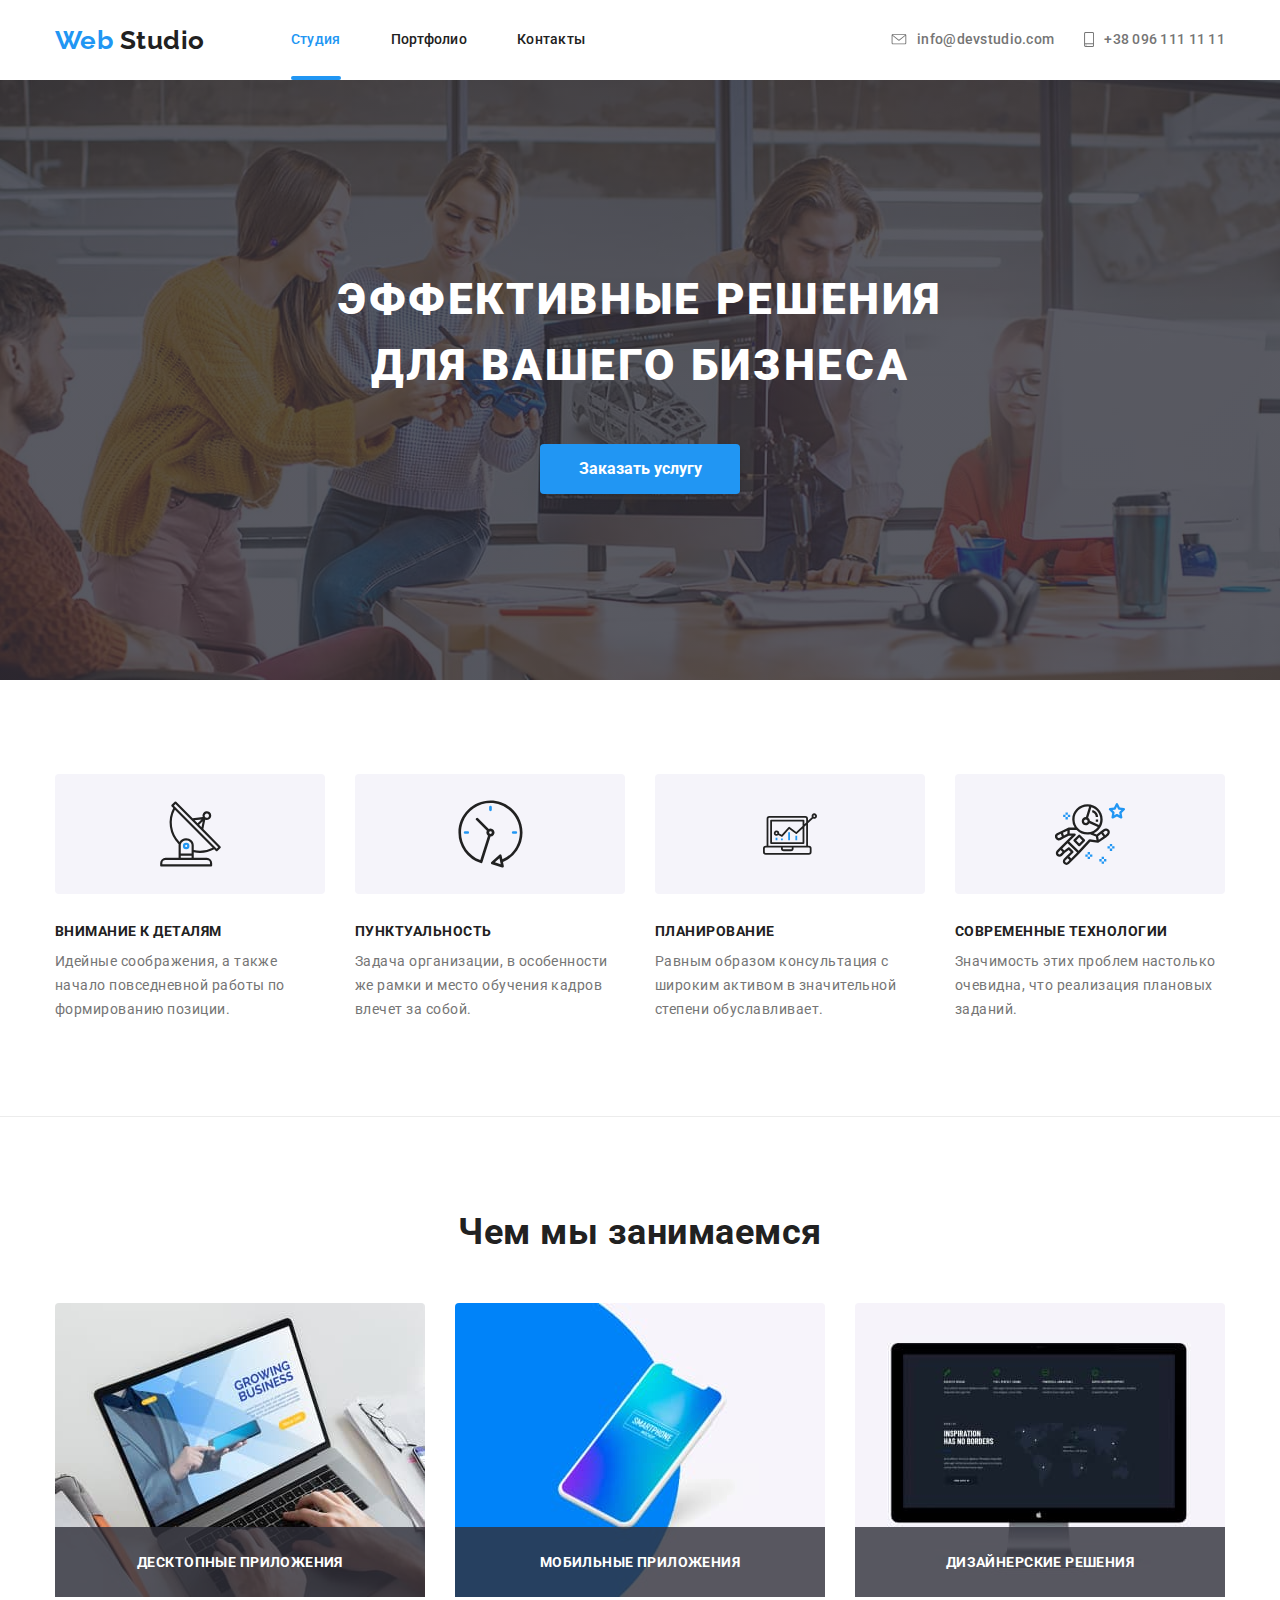
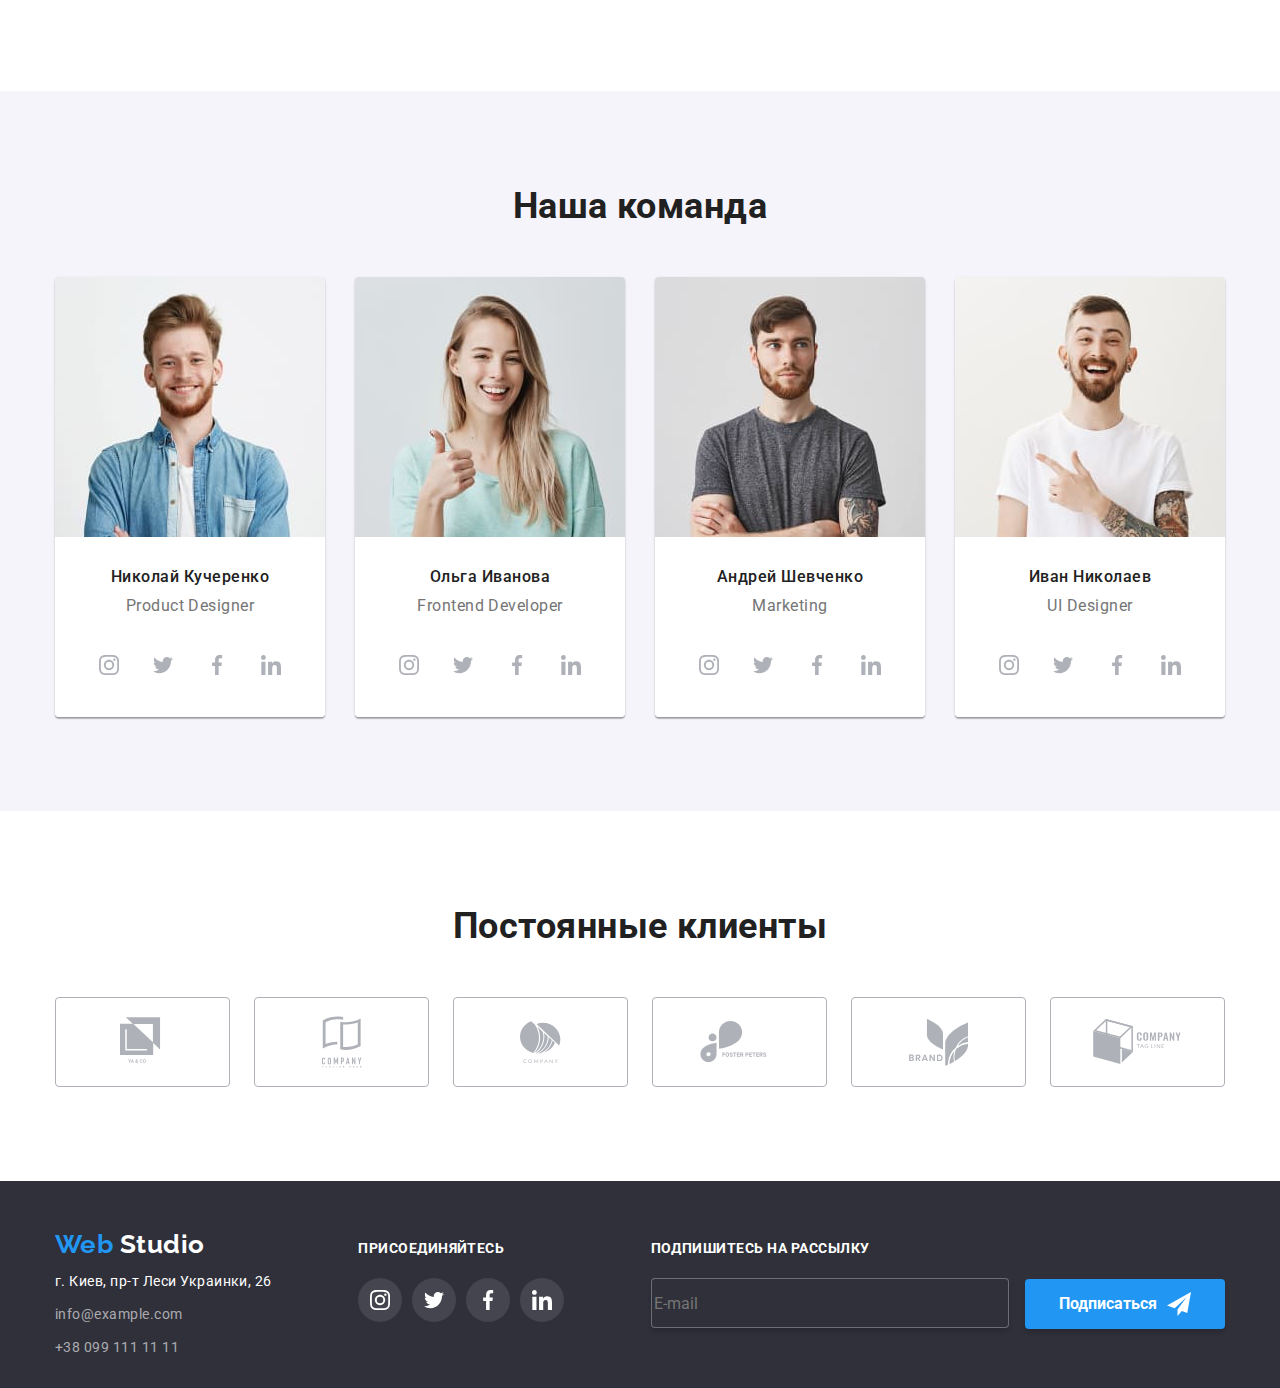
==== commit 2b5a157d: "Last" ====
--- a/index.html
+++ b/index.html
@@ -495,7 +495,7 @@
         </button>
       </form>
     </div>
-    <iframe src="" frameborder="0"></iframe>
+
     <script src="./js/modal.js"></script>
   </body>
 </html>
--- a/css/style.css
+++ b/css/style.css
@@ -514,6 +514,7 @@
 .button:hover .button__icon {
   fill: var(--acсent-color);
 }
+
 /* Оформление модального окна */
 .backDrop {
   position: fixed;
@@ -603,14 +604,14 @@
   color: var(--secondary-text-color);
 }
 
-.request__field:focus-within > .request__label,
-.request__input:not(:placeholder-shown) + .request__label {
+.request__field:focus-within>.request__label,
+.request__input:not(:placeholder-shown)+.request__label {
   transform: translateY(-40px) translateX(-25px);
   font-size: 12px;
   line-height: 1.17;
 }
 
-.request__field:focus-within > .request__label {
+.request__field:focus-within>.request__label {
   color: var(--acсent-color);
 }
 
@@ -623,7 +624,7 @@
   transition: fill 250ms var(--cubic);
 }
 
-.request__field:focus-within > .request__icon {
+.request__field:focus-within>.request__icon {
   fill: var(--acсent-color);
 }
 
@@ -646,14 +647,14 @@
   resize: none;
 }
 
-.request__textareaField:focus-within > .request__textareaLabel,
-.request__textarea:not(:placeholder-shown) + .request__textareaLabel {
+.request__textareaField:focus-within>.request__textareaLabel,
+.request__textarea:not(:placeholder-shown)+.request__textareaLabel {
   transform: translateY(-30px) translateX(5px);
   font-size: 12px;
   line-height: 1.17;
 }
 
-.request__textareaField:focus-within > .request__textareaLabel {
+.request__textareaField:focus-within>.request__textareaLabel {
   color: var(--acсent-color);
 }
 
@@ -677,9 +678,9 @@
   margin-bottom: 30px;
 }
 
-.request__checkboxInput:checked + .request__checkboxIcon {
+.request__checkboxInput:checked+.request__checkboxIcon {
   border-color: var(--acсent-color);
-  background-image: url(/images/icon-check.svg);
+  background-image: url(../images/icon-check.svg);
   background-color: var(--acсent-color);
   background-size: contain;
   background-origin: border-box;
@@ -878,4 +879,4 @@
   font-size: 16px;
   line-height: 1.88;
   color: var(--secondary-text-color);
-}
+}